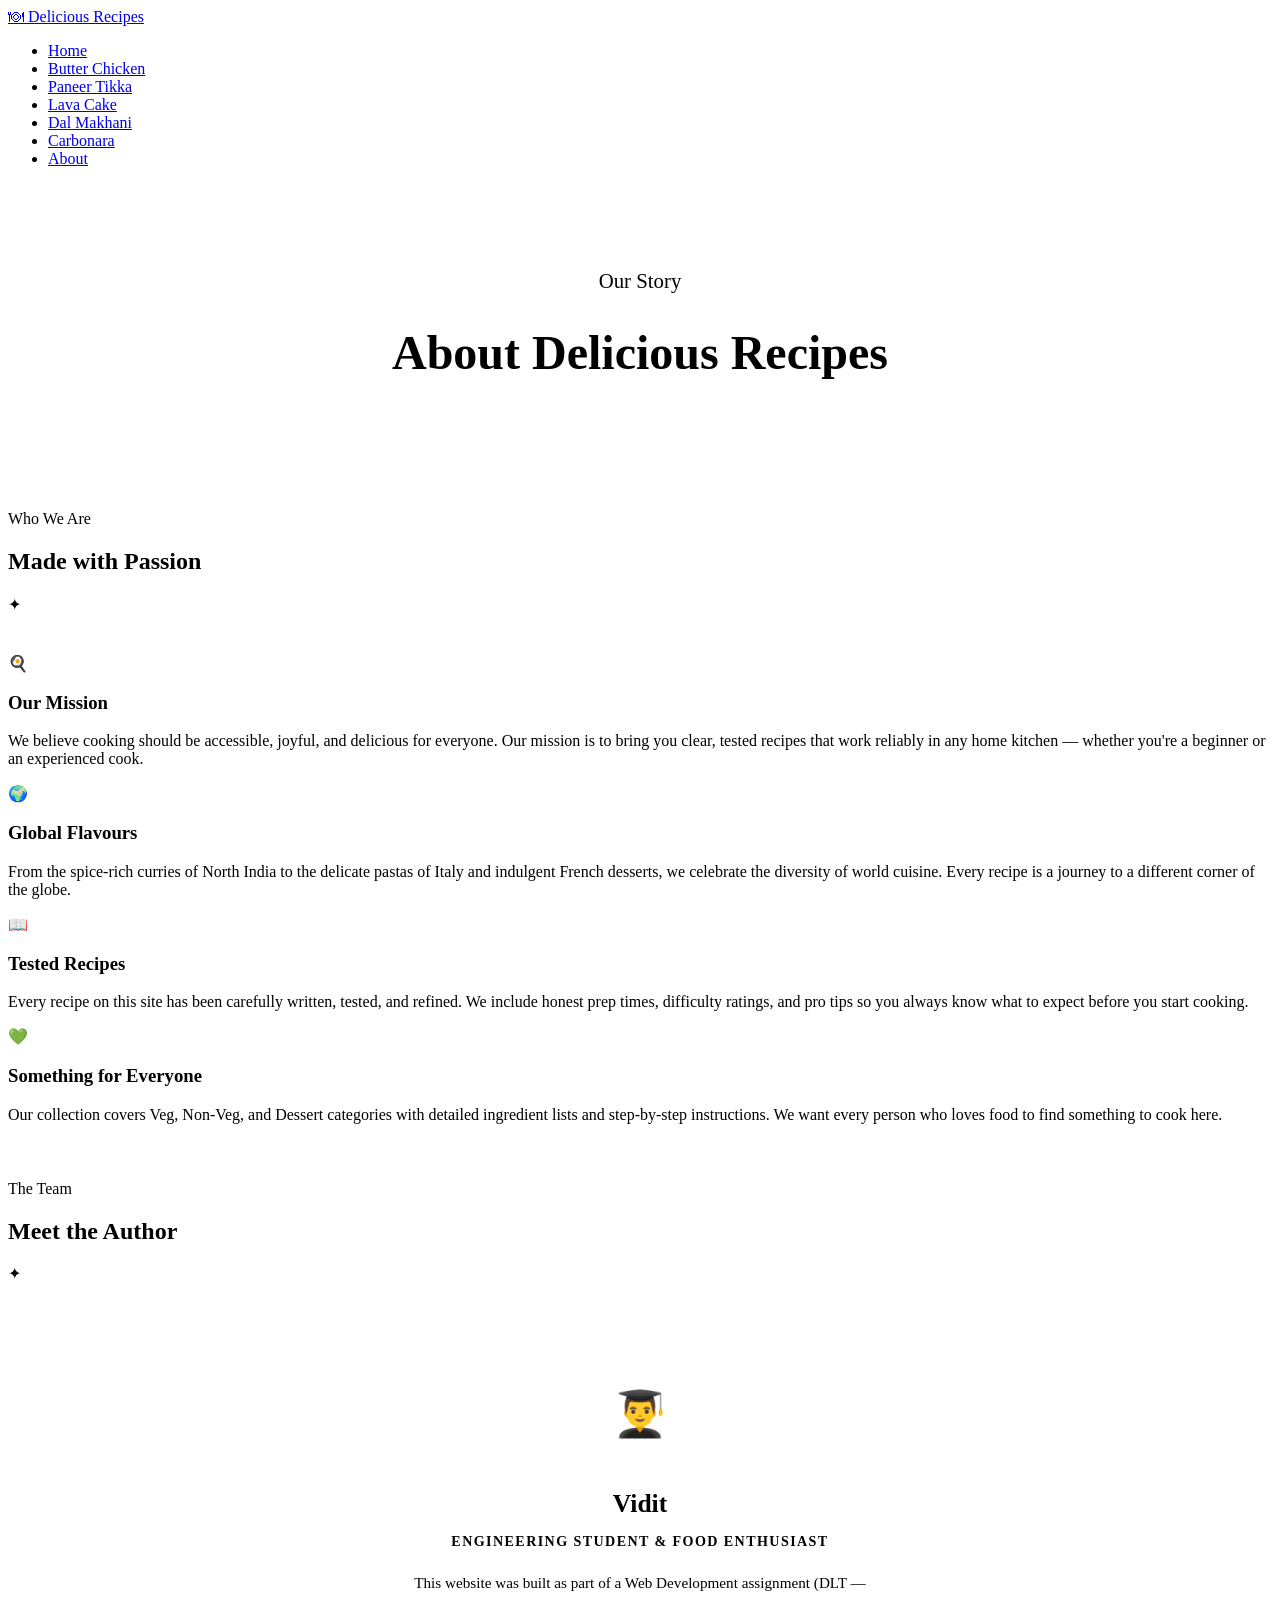
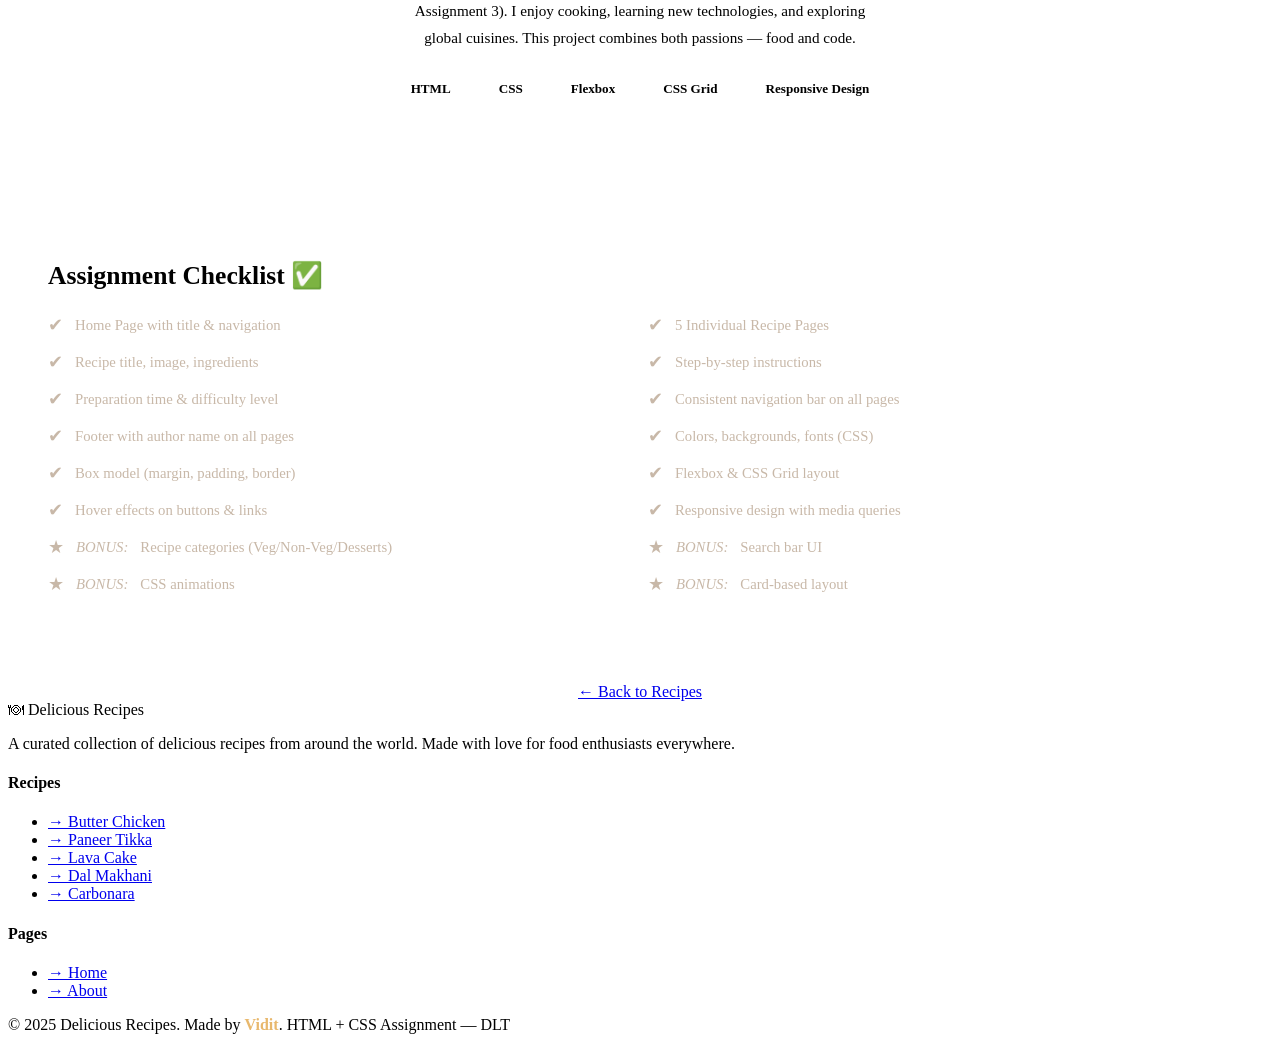
==== about.html @ 8d049ab3 "Add files via upload" ====
<!DOCTYPE html>
<html lang="en">
<head>
  <meta charset="UTF-8" />
  <meta name="viewport" content="width=device-width, initial-scale=1.0" />
  <title>About — Delicious Recipes</title>
  <link rel="stylesheet" href="css/styles.css" />
</head>
<body>

  <!-- NAVIGATION -->
  <nav class="site-nav" aria-label="Main Navigation">
    <div class="nav-inner">
      <a href="index.html" class="nav-logo">🍽 Delicious Recipes</a>
      <ul class="nav-links">
        <li><a href="index.html">Home</a></li>
        <li><a href="recipe1.html">Butter Chicken</a></li>
        <li><a href="recipe2.html">Paneer Tikka</a></li>
        <li><a href="recipe3.html">Lava Cake</a></li>
        <li><a href="recipe4.html">Dal Makhani</a></li>
        <li><a href="recipe5.html">Carbonara</a></li>
        <li><a href="about.html" class="active">About</a></li>
      </ul>
    </div>
  </nav>

  <!-- HERO (simple banner) -->
  <header style="background:linear-gradient(135deg,var(--color-dark) 0%,var(--color-dark-mid) 100%);padding:4rem 2rem 5rem;text-align:center;position:relative;overflow:hidden;">
    <p style="font-family:var(--font-script);font-size:1.3rem;color:var(--color-accent);margin-bottom:0.4rem;">Our Story</p>
    <h1 style="font-family:var(--font-display);font-size:clamp(2rem,5vw,3rem);font-weight:900;color:var(--color-white);">About Delicious Recipes</h1>
    <p style="color:rgba(255,255,255,0.78);max-width:480px;margin:1rem auto 0;font-size:1rem;">A passion project built with flavour, care, and a love for great food.</p>
    <div style="position:absolute;bottom:-2px;left:0;right:0;height:50px;background:var(--color-light);clip-path:ellipse(55% 100% at 50% 100%);"></div>
  </header>

  <!-- MAIN -->
  <main>

    <!-- About Cards -->
    <section aria-labelledby="about-heading">
      <div class="section-header" style="margin-bottom:2.5rem;">
        <span class="section-eyebrow">Who We Are</span>
        <h2 class="section-title" id="about-heading">Made with Passion</h2>
        <div class="section-divider"><span>✦</span></div>
      </div>

      <div class="about-grid">
        <div class="about-card animate-fade-in-up delay-1">
          <span class="about-icon">🍳</span>
          <h3>Our Mission</h3>
          <p>We believe cooking should be accessible, joyful, and delicious for everyone. Our mission is to bring you clear, tested recipes that work reliably in any home kitchen — whether you're a beginner or an experienced cook.</p>
        </div>
        <div class="about-card animate-fade-in-up delay-2">
          <span class="about-icon">🌍</span>
          <h3>Global Flavours</h3>
          <p>From the spice-rich curries of North India to the delicate pastas of Italy and indulgent French desserts, we celebrate the diversity of world cuisine. Every recipe is a journey to a different corner of the globe.</p>
        </div>
        <div class="about-card animate-fade-in-up delay-3">
          <span class="about-icon">📖</span>
          <h3>Tested Recipes</h3>
          <p>Every recipe on this site has been carefully written, tested, and refined. We include honest prep times, difficulty ratings, and pro tips so you always know what to expect before you start cooking.</p>
        </div>
        <div class="about-card animate-fade-in-up delay-4">
          <span class="about-icon">💚</span>
          <h3>Something for Everyone</h3>
          <p>Our collection covers Veg, Non-Veg, and Dessert categories with detailed ingredient lists and step-by-step instructions. We want every person who loves food to find something to cook here.</p>
        </div>
      </div>
    </section>

    <!-- Meet the Author -->
    <section style="margin-top:3.5rem;" aria-labelledby="author-heading">
      <div class="section-header" style="margin-bottom:2.5rem;">
        <span class="section-eyebrow">The Team</span>
        <h2 class="section-title" id="author-heading">Meet the Author</h2>
        <div class="section-divider"><span>✦</span></div>
      </div>

      <div style="max-width:680px;margin:0 auto;background:var(--color-white);border-radius:var(--radius);padding:2.5rem;box-shadow:var(--shadow-md);border:1px solid var(--color-border);text-align:center;">
        <div style="width:100px;height:100px;border-radius:50%;background:linear-gradient(135deg,var(--color-primary),var(--color-accent));margin:0 auto 1.5rem;display:flex;align-items:center;justify-content:center;font-size:2.8rem;box-shadow:var(--shadow-md);">
          👨‍🎓
        </div>
        <h3 style="font-family:var(--font-display);font-size:1.6rem;font-weight:700;color:var(--color-dark);margin-bottom:0.3rem;">Vidit</h3>
        <p style="color:var(--color-primary);font-weight:700;font-size:0.88rem;text-transform:uppercase;letter-spacing:0.1em;margin-bottom:1.2rem;">Engineering Student &amp; Food Enthusiast</p>
        <p style="color:var(--color-muted);font-size:0.95rem;line-height:1.8;max-width:480px;margin:0 auto;">
          This website was built as part of a Web Development assignment (DLT — Assignment 3). I enjoy cooking, learning new technologies, and exploring global cuisines. This project combines both passions — food and code.
        </p>
        <div style="margin-top:1.5rem;display:flex;justify-content:center;gap:1rem;flex-wrap:wrap;">
          <span style="background:var(--color-light);border:1px solid var(--color-border);border-radius:50px;padding:0.35rem 1rem;font-size:0.82rem;font-weight:700;color:var(--color-dark-mid);">HTML</span>
          <span style="background:var(--color-light);border:1px solid var(--color-border);border-radius:50px;padding:0.35rem 1rem;font-size:0.82rem;font-weight:700;color:var(--color-dark-mid);">CSS</span>
          <span style="background:var(--color-light);border:1px solid var(--color-border);border-radius:50px;padding:0.35rem 1rem;font-size:0.82rem;font-weight:700;color:var(--color-dark-mid);">Flexbox</span>
          <span style="background:var(--color-light);border:1px solid var(--color-border);border-radius:50px;padding:0.35rem 1rem;font-size:0.82rem;font-weight:700;color:var(--color-dark-mid);">CSS Grid</span>
          <span style="background:var(--color-light);border:1px solid var(--color-border);border-radius:50px;padding:0.35rem 1rem;font-size:0.82rem;font-weight:700;color:var(--color-dark-mid);">Responsive Design</span>
        </div>
      </div>
    </section>

    <!-- Assignment Info -->
    <section style="margin-top:3.5rem;background:var(--color-dark);border-radius:var(--radius);padding:2.5rem;color:var(--color-white);" aria-labelledby="assignment-heading">
      <h2 id="assignment-heading" style="font-family:var(--font-display);font-size:1.6rem;font-weight:700;color:var(--color-accent);margin-bottom:1.5rem;">Assignment Checklist ✅</h2>
      <div style="display:grid;grid-template-columns:1fr 1fr;gap:1rem;">
        <div style="display:flex;align-items:center;gap:0.75rem;color:#C8B8A8;font-size:0.92rem;"><span style="color:var(--color-veg);font-size:1.1rem;">✔</span> Home Page with title &amp; navigation</div>
        <div style="display:flex;align-items:center;gap:0.75rem;color:#C8B8A8;font-size:0.92rem;"><span style="color:var(--color-veg);font-size:1.1rem;">✔</span> 5 Individual Recipe Pages</div>
        <div style="display:flex;align-items:center;gap:0.75rem;color:#C8B8A8;font-size:0.92rem;"><span style="color:var(--color-veg);font-size:1.1rem;">✔</span> Recipe title, image, ingredients</div>
        <div style="display:flex;align-items:center;gap:0.75rem;color:#C8B8A8;font-size:0.92rem;"><span style="color:var(--color-veg);font-size:1.1rem;">✔</span> Step-by-step instructions</div>
        <div style="display:flex;align-items:center;gap:0.75rem;color:#C8B8A8;font-size:0.92rem;"><span style="color:var(--color-veg);font-size:1.1rem;">✔</span> Preparation time &amp; difficulty level</div>
        <div style="display:flex;align-items:center;gap:0.75rem;color:#C8B8A8;font-size:0.92rem;"><span style="color:var(--color-veg);font-size:1.1rem;">✔</span> Consistent navigation bar on all pages</div>
        <div style="display:flex;align-items:center;gap:0.75rem;color:#C8B8A8;font-size:0.92rem;"><span style="color:var(--color-veg);font-size:1.1rem;">✔</span> Footer with author name on all pages</div>
        <div style="display:flex;align-items:center;gap:0.75rem;color:#C8B8A8;font-size:0.92rem;"><span style="color:var(--color-veg);font-size:1.1rem;">✔</span> Colors, backgrounds, fonts (CSS)</div>
        <div style="display:flex;align-items:center;gap:0.75rem;color:#C8B8A8;font-size:0.92rem;"><span style="color:var(--color-veg);font-size:1.1rem;">✔</span> Box model (margin, padding, border)</div>
        <div style="display:flex;align-items:center;gap:0.75rem;color:#C8B8A8;font-size:0.92rem;"><span style="color:var(--color-veg);font-size:1.1rem;">✔</span> Flexbox &amp; CSS Grid layout</div>
        <div style="display:flex;align-items:center;gap:0.75rem;color:#C8B8A8;font-size:0.92rem;"><span style="color:var(--color-veg);font-size:1.1rem;">✔</span> Hover effects on buttons &amp; links</div>
        <div style="display:flex;align-items:center;gap:0.75rem;color:#C8B8A8;font-size:0.92rem;"><span style="color:var(--color-veg);font-size:1.1rem;">✔</span> Responsive design with media queries</div>
        <div style="display:flex;align-items:center;gap:0.75rem;color:#C8B8A8;font-size:0.92rem;"><span style="color:var(--color-accent);font-size:1.1rem;">★</span> <em>BONUS:</em> Recipe categories (Veg/Non-Veg/Desserts)</div>
        <div style="display:flex;align-items:center;gap:0.75rem;color:#C8B8A8;font-size:0.92rem;"><span style="color:var(--color-accent);font-size:1.1rem;">★</span> <em>BONUS:</em> Search bar UI</div>
        <div style="display:flex;align-items:center;gap:0.75rem;color:#C8B8A8;font-size:0.92rem;"><span style="color:var(--color-accent);font-size:1.1rem;">★</span> <em>BONUS:</em> CSS animations</div>
        <div style="display:flex;align-items:center;gap:0.75rem;color:#C8B8A8;font-size:0.92rem;"><span style="color:var(--color-accent);font-size:1.1rem;">★</span> <em>BONUS:</em> Card-based layout</div>
      </div>
    </section>

    <div style="text-align:center;margin-top:3rem;">
      <a href="index.html" class="hero-cta" style="display:inline-block;">← Back to Recipes</a>
    </div>

  </main>

  <!-- FOOTER -->
  <footer class="site-footer" role="contentinfo">
    <div class="footer-inner">
      <div class="footer-brand">
        <span class="footer-brand-name">🍽 Delicious Recipes</span>
        <p>A curated collection of delicious recipes from around the world. Made with love for food enthusiasts everywhere.</p>
      </div>
      <div class="footer-col">
        <h4>Recipes</h4>
        <ul>
          <li><a href="recipe1.html">→ Butter Chicken</a></li>
          <li><a href="recipe2.html">→ Paneer Tikka</a></li>
          <li><a href="recipe3.html">→ Lava Cake</a></li>
          <li><a href="recipe4.html">→ Dal Makhani</a></li>
          <li><a href="recipe5.html">→ Carbonara</a></li>
        </ul>
      </div>
      <div class="footer-col">
        <h4>Pages</h4>
        <ul>
          <li><a href="index.html">→ Home</a></li>
          <li><a href="about.html">→ About</a></li>
        </ul>
      </div>
    </div>
    <div class="footer-bottom">
      <span>© 2025 Delicious Recipes. Made by <strong style="color:#E8B86D">Vidit</strong>.</span>
      <span>HTML + CSS Assignment — DLT</span>
    </div>
  </footer>

</body>
</html>
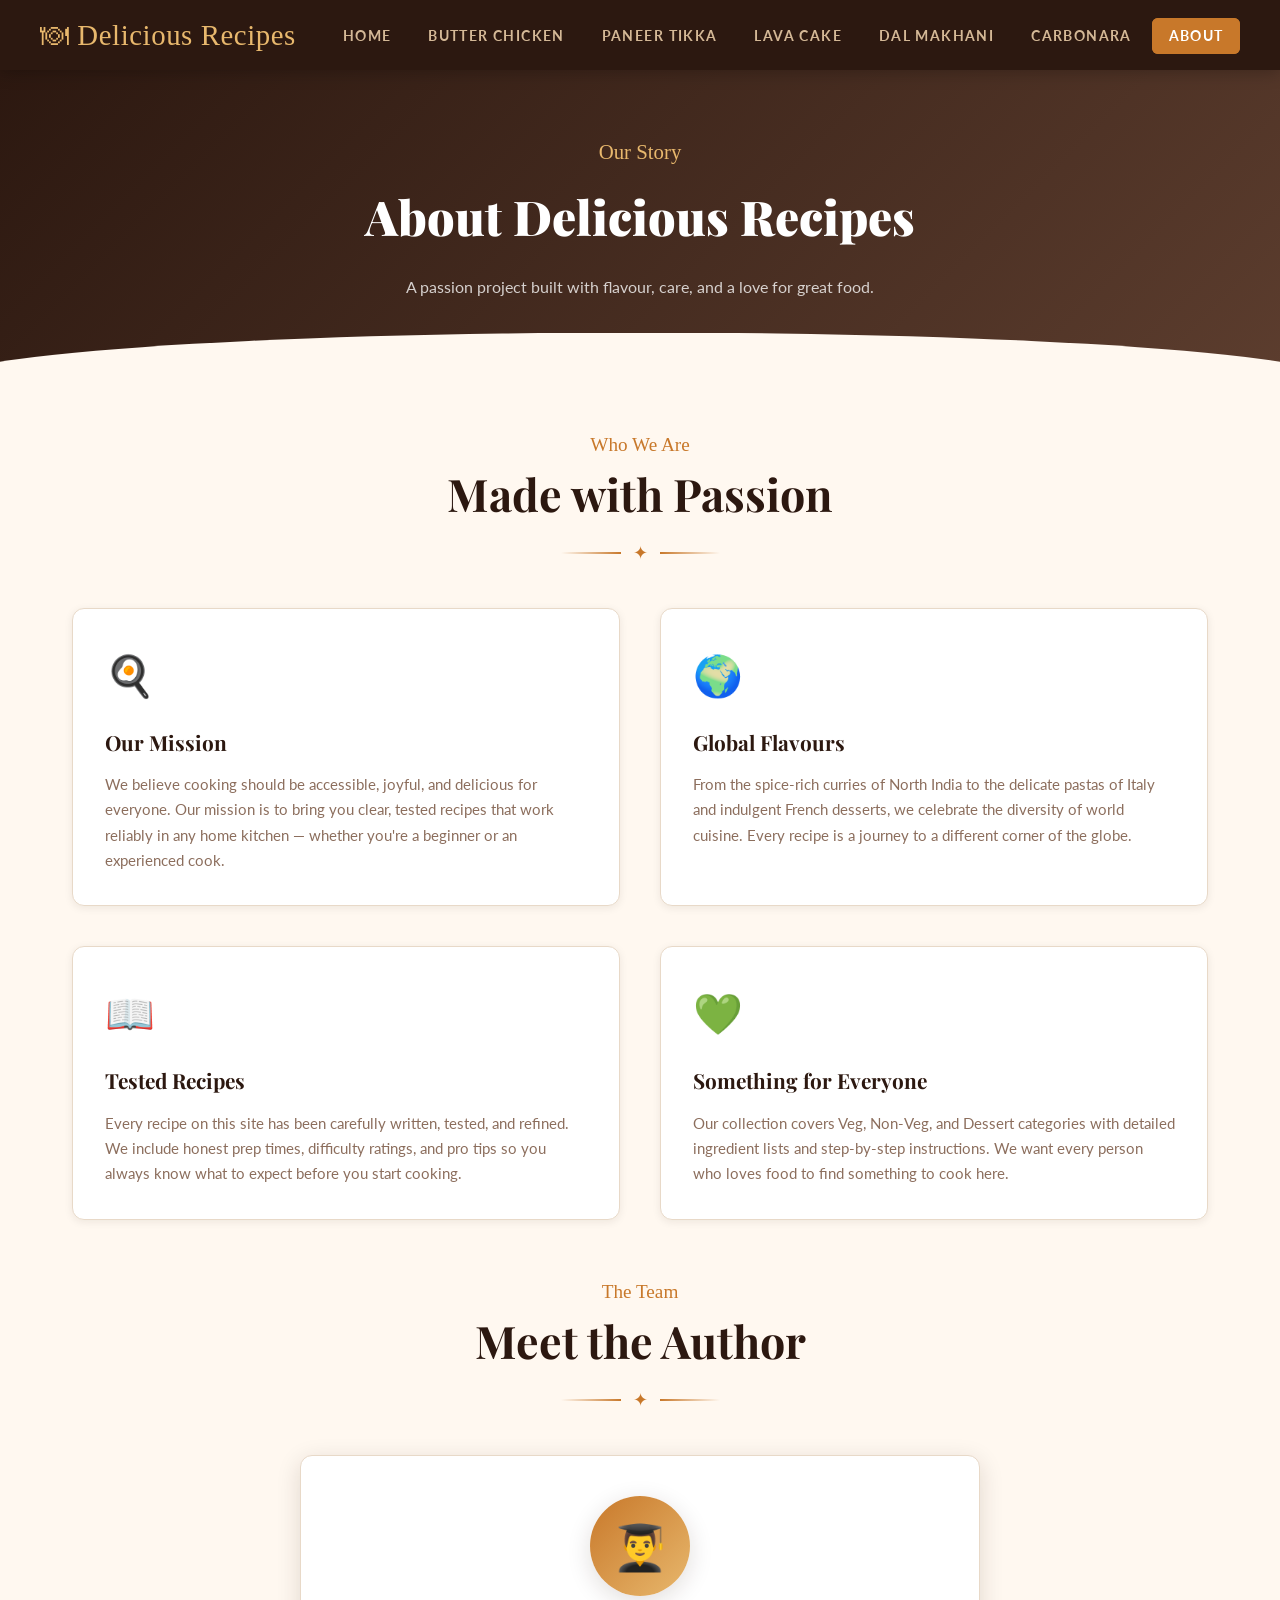
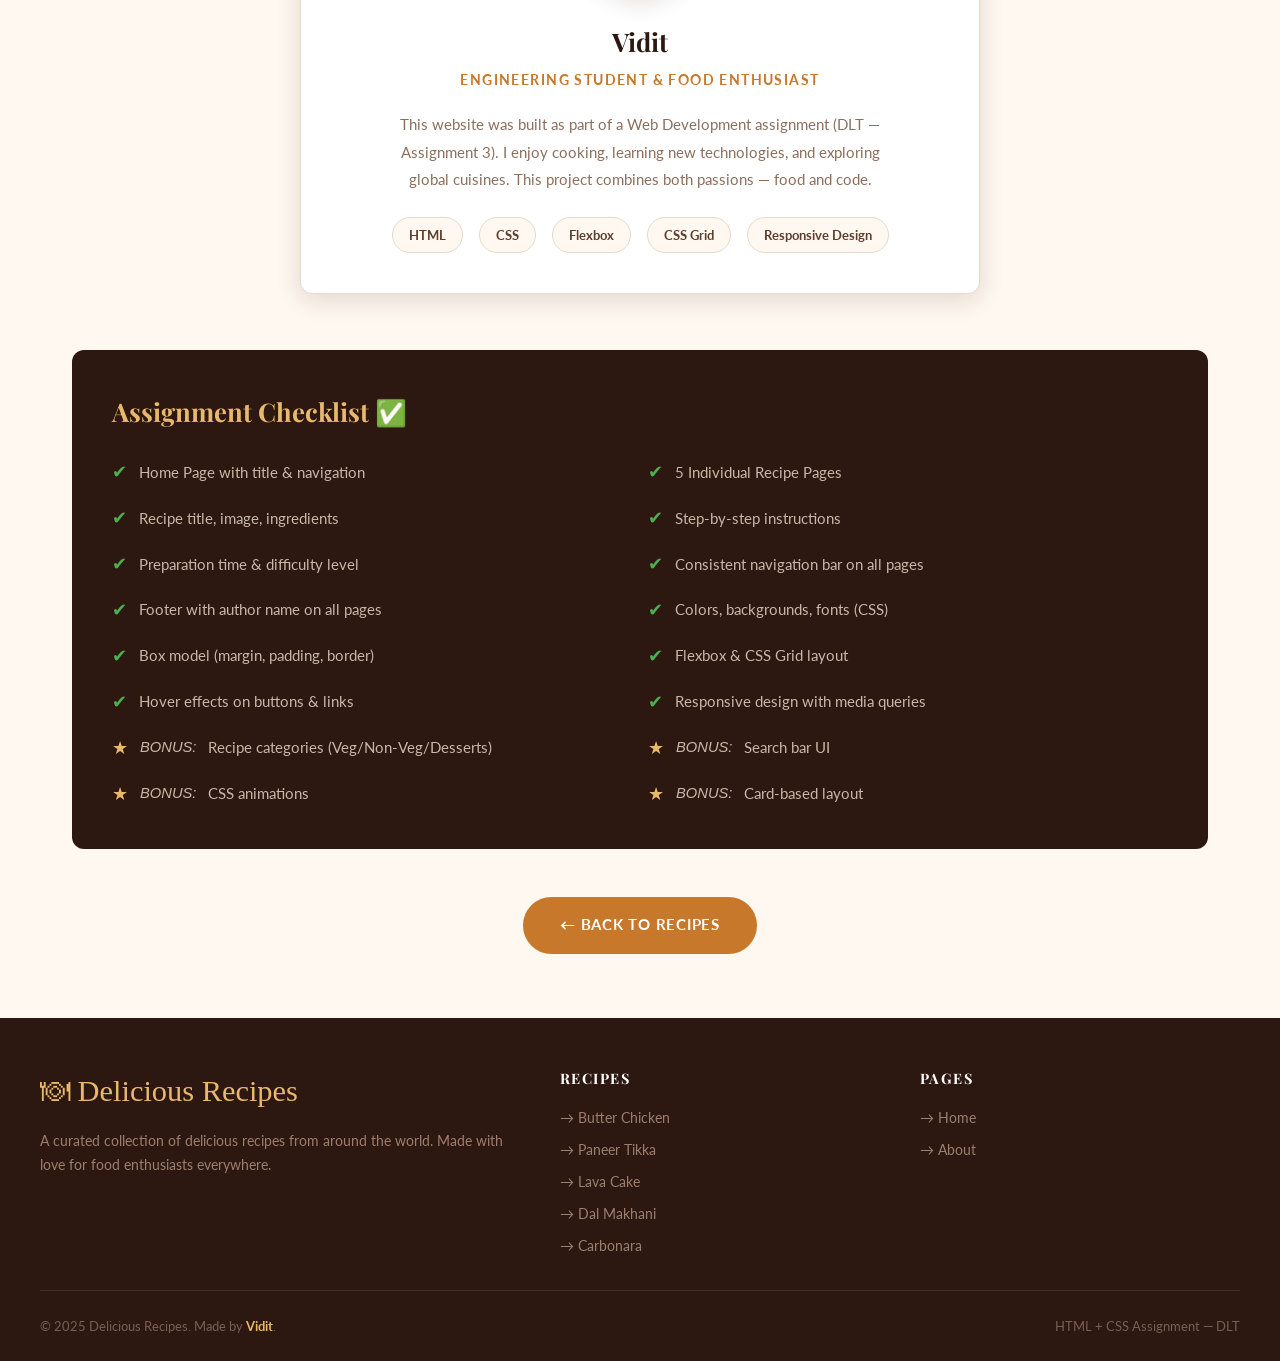
==== commit 64efdcf0: "Updated about.html css/styles.css now changed to styles.css" ====
--- a/about.html
+++ b/about.html
@@ -4,7 +4,7 @@
   <meta charset="UTF-8" />
   <meta name="viewport" content="width=device-width, initial-scale=1.0" />
   <title>About — Delicious Recipes</title>
-  <link rel="stylesheet" href="css/styles.css" />
+  <link rel="stylesheet" href="styles.css" />
 </head>
 <body>
 
--- a/styles.css
+++ b/styles.css
@@ -0,0 +1,1182 @@
+/* =============================================
+   COOKING RECIPES WEBSITE — styles.css
+   Author: Vidit
+   ============================================= */
+
+/* --- Google Fonts Import --- */
+@import url('https://fonts.googleapis.com/css2?family=Playfair+Display:ital,wght@0,400;0,700;0,900;1,400&family=Lato:wght@300;400;700&family=Dancing+Script:wght@700&display=swap');
+
+/* --- CSS Custom Properties --- */
+:root {
+  --color-primary:    #C8782A;
+  --color-primary-dk: #A05C1A;
+  --color-accent:     #E8B86D;
+  --color-dark:       #2C1810;
+  --color-dark-mid:   #5C3D2E;
+  --color-light:      #FFF8F0;
+  --color-white:      #FFFFFF;
+  --color-text:       #3D2B1F;
+  --color-muted:      #8C6E5D;
+  --color-bg-card:    #FFFDF9;
+  --color-border:     #E8D9C8;
+  --color-veg:        #4CAF50;
+  --color-nonveg:     #E53935;
+  --color-dessert:    #9C27B0;
+
+  --font-display: 'Playfair Display', Georgia, serif;
+  --font-script:  'Dancing Script', cursive;
+  --font-body:    'Lato', sans-serif;
+
+  --shadow-sm:  0 2px 8px rgba(44,24,16,0.08);
+  --shadow-md:  0 6px 24px rgba(44,24,16,0.14);
+  --shadow-lg:  0 16px 48px rgba(44,24,16,0.18);
+  --radius:     12px;
+  --transition: all 0.3s ease;
+}
+
+/* --- Reset & Base --- */
+*, *::before, *::after { box-sizing: border-box; margin: 0; padding: 0; }
+
+html { scroll-behavior: smooth; }
+
+body {
+  font-family: var(--font-body);
+  background-color: var(--color-light);
+  color: var(--color-text);
+  font-size: 16px;
+  line-height: 1.7;
+  min-height: 100vh;
+  display: flex;
+  flex-direction: column;
+}
+
+img { max-width: 100%; display: block; }
+
+a { text-decoration: none; color: inherit; }
+
+ul { list-style: none; }
+
+/* --- Animations --- */
+@keyframes fadeInUp {
+  from { opacity: 0; transform: translateY(30px); }
+  to   { opacity: 1; transform: translateY(0); }
+}
+
+@keyframes fadeIn {
+  from { opacity: 0; }
+  to   { opacity: 1; }
+}
+
+@keyframes shimmer {
+  0%   { background-position: -200% center; }
+  100% { background-position:  200% center; }
+}
+
+@keyframes float {
+  0%, 100% { transform: translateY(0px); }
+  50%       { transform: translateY(-8px); }
+}
+
+@keyframes pulse-ring {
+  0%   { transform: scale(0.95); box-shadow: 0 0 0 0 rgba(200,120,42,0.5); }
+  70%  { transform: scale(1);    box-shadow: 0 0 0 12px rgba(200,120,42,0); }
+  100% { transform: scale(0.95); box-shadow: 0 0 0 0 rgba(200,120,42,0); }
+}
+
+.animate-fade-in-up {
+  animation: fadeInUp 0.7s ease both;
+}
+
+.delay-1 { animation-delay: 0.1s; }
+.delay-2 { animation-delay: 0.2s; }
+.delay-3 { animation-delay: 0.3s; }
+.delay-4 { animation-delay: 0.4s; }
+
+/* =============================================
+   NAVIGATION
+   ============================================= */
+.site-nav {
+  background: var(--color-dark);
+  padding: 0 2rem;
+  position: sticky;
+  top: 0;
+  z-index: 100;
+  box-shadow: 0 2px 16px rgba(0,0,0,0.25);
+}
+
+.nav-inner {
+  max-width: 1200px;
+  margin: 0 auto;
+  display: flex;
+  align-items: center;
+  justify-content: space-between;
+  height: 70px;
+  flex-wrap: wrap;
+  gap: 0.5rem;
+}
+
+.nav-logo {
+  font-family: var(--font-script);
+  font-size: 1.8rem;
+  color: var(--color-accent);
+  letter-spacing: 0.02em;
+  white-space: nowrap;
+  transition: var(--transition);
+}
+
+.nav-logo:hover {
+  color: var(--color-white);
+}
+
+.nav-links {
+  display: flex;
+  align-items: center;
+  gap: 0.25rem;
+  flex-wrap: wrap;
+}
+
+.nav-links a {
+  color: #D4B896;
+  font-size: 0.88rem;
+  font-weight: 700;
+  letter-spacing: 0.1em;
+  text-transform: uppercase;
+  padding: 0.45rem 0.9rem;
+  border-radius: 6px;
+  transition: var(--transition);
+  border: 2px solid transparent;
+}
+
+.nav-links a:hover,
+.nav-links a.active {
+  color: var(--color-white);
+  background: var(--color-primary);
+  border-color: var(--color-primary);
+}
+
+/* =============================================
+   HERO / BANNER
+   ============================================= */
+.hero {
+  background:
+    linear-gradient(135deg, rgba(44,24,16,0.82) 0%, rgba(200,120,42,0.55) 100%),
+    url('https://images.unsplash.com/photo-1504674900247-0877df9cc836?w=1400&q=80') center/cover no-repeat;
+  color: var(--color-white);
+  padding: 7rem 2rem 6rem;
+  text-align: center;
+  position: relative;
+  overflow: hidden;
+}
+
+.hero::after {
+  content: '';
+  position: absolute;
+  bottom: -2px; left: 0; right: 0;
+  height: 60px;
+  background: var(--color-light);
+  clip-path: ellipse(55% 100% at 50% 100%);
+}
+
+.hero-eyebrow {
+  font-family: var(--font-script);
+  font-size: 1.4rem;
+  color: var(--color-accent);
+  margin-bottom: 0.5rem;
+  animation: fadeInUp 0.6s ease both;
+}
+
+.hero h1 {
+  font-family: var(--font-display);
+  font-size: clamp(2.4rem, 6vw, 4.5rem);
+  font-weight: 900;
+  line-height: 1.15;
+  margin-bottom: 1.2rem;
+  animation: fadeInUp 0.7s ease 0.1s both;
+}
+
+.hero h1 em {
+  font-style: italic;
+  color: var(--color-accent);
+}
+
+.hero-sub {
+  font-size: 1.1rem;
+  color: rgba(255,255,255,0.88);
+  max-width: 520px;
+  margin: 0 auto 2.2rem;
+  animation: fadeInUp 0.7s ease 0.2s both;
+}
+
+.hero-cta {
+  display: inline-block;
+  background: var(--color-primary);
+  color: var(--color-white);
+  padding: 0.85rem 2.2rem;
+  border-radius: 50px;
+  font-weight: 700;
+  font-size: 0.95rem;
+  letter-spacing: 0.05em;
+  text-transform: uppercase;
+  border: 2px solid var(--color-primary);
+  transition: var(--transition);
+  animation: fadeInUp 0.7s ease 0.3s both;
+}
+
+.hero-cta:hover {
+  background: transparent;
+  color: var(--color-white);
+  border-color: var(--color-white);
+  transform: translateY(-2px);
+  box-shadow: 0 8px 24px rgba(0,0,0,0.3);
+}
+
+/* =============================================
+   MAIN CONTENT WRAPPER
+   ============================================= */
+main {
+  flex: 1;
+  max-width: 1200px;
+  margin: 0 auto;
+  width: 100%;
+  padding: 3rem 2rem 4rem;
+}
+
+/* =============================================
+   SECTION TITLES
+   ============================================= */
+.section-header {
+  text-align: center;
+  margin-bottom: 3rem;
+}
+
+.section-eyebrow {
+  font-family: var(--font-script);
+  font-size: 1.2rem;
+  color: var(--color-primary);
+  display: block;
+  margin-bottom: 0.3rem;
+}
+
+.section-title {
+  font-family: var(--font-display);
+  font-size: clamp(1.8rem, 4vw, 2.8rem);
+  font-weight: 700;
+  color: var(--color-dark);
+  line-height: 1.25;
+}
+
+.section-divider {
+  display: flex;
+  align-items: center;
+  justify-content: center;
+  gap: 0.75rem;
+  margin: 1rem auto 0;
+  width: fit-content;
+}
+
+.section-divider::before,
+.section-divider::after {
+  content: '';
+  width: 60px;
+  height: 2px;
+  background: linear-gradient(to right, transparent, var(--color-primary));
+}
+
+.section-divider::after {
+  background: linear-gradient(to left, transparent, var(--color-primary));
+}
+
+.section-divider span {
+  color: var(--color-primary);
+  font-size: 1.1rem;
+}
+
+/* =============================================
+   SEARCH BAR (UI Only)
+   ============================================= */
+.search-section {
+  background: var(--color-white);
+  border: 1px solid var(--color-border);
+  border-radius: var(--radius);
+  padding: 1.5rem 2rem;
+  margin-bottom: 2.5rem;
+  box-shadow: var(--shadow-sm);
+  display: flex;
+  align-items: center;
+  gap: 1rem;
+  flex-wrap: wrap;
+}
+
+.search-label {
+  font-family: var(--font-display);
+  font-size: 1rem;
+  font-weight: 700;
+  color: var(--color-dark);
+  white-space: nowrap;
+}
+
+.search-input-wrap {
+  flex: 1;
+  min-width: 200px;
+  position: relative;
+}
+
+.search-input-wrap input {
+  width: 100%;
+  padding: 0.65rem 1rem 0.65rem 2.8rem;
+  border: 2px solid var(--color-border);
+  border-radius: 50px;
+  font-family: var(--font-body);
+  font-size: 0.95rem;
+  color: var(--color-text);
+  background: var(--color-light);
+  outline: none;
+  transition: var(--transition);
+}
+
+.search-input-wrap input:focus {
+  border-color: var(--color-primary);
+  background: var(--color-white);
+}
+
+.search-input-wrap::before {
+  content: '🔍';
+  position: absolute;
+  left: 0.9rem;
+  top: 50%;
+  transform: translateY(-50%);
+  font-size: 0.9rem;
+  pointer-events: none;
+}
+
+.search-btn {
+  background: var(--color-primary);
+  color: var(--color-white);
+  border: none;
+  padding: 0.65rem 1.5rem;
+  border-radius: 50px;
+  font-family: var(--font-body);
+  font-weight: 700;
+  font-size: 0.88rem;
+  letter-spacing: 0.05em;
+  text-transform: uppercase;
+  cursor: pointer;
+  transition: var(--transition);
+  white-space: nowrap;
+}
+
+.search-btn:hover {
+  background: var(--color-primary-dk);
+  transform: translateY(-1px);
+  box-shadow: 0 4px 12px rgba(200,120,42,0.35);
+}
+
+/* =============================================
+   CATEGORY FILTERS (Bonus - UI Only)
+   ============================================= */
+.category-filters {
+  display: flex;
+  gap: 0.75rem;
+  flex-wrap: wrap;
+  margin-bottom: 2.5rem;
+  align-items: center;
+}
+
+.category-label {
+  font-weight: 700;
+  font-size: 0.85rem;
+  letter-spacing: 0.08em;
+  text-transform: uppercase;
+  color: var(--color-muted);
+  margin-right: 0.5rem;
+}
+
+.cat-btn {
+  padding: 0.45rem 1.2rem;
+  border-radius: 50px;
+  border: 2px solid var(--color-border);
+  background: var(--color-white);
+  font-family: var(--font-body);
+  font-size: 0.85rem;
+  font-weight: 700;
+  cursor: pointer;
+  transition: var(--transition);
+  color: var(--color-dark-mid);
+  letter-spacing: 0.03em;
+}
+
+.cat-btn:hover, .cat-btn.active {
+  border-color: var(--color-primary);
+  background: var(--color-primary);
+  color: var(--color-white);
+  box-shadow: 0 3px 10px rgba(200,120,42,0.3);
+}
+
+.cat-btn.veg:hover, .cat-btn.veg.active      { border-color: var(--color-veg);     background: var(--color-veg);     }
+.cat-btn.nonveg:hover, .cat-btn.nonveg.active { border-color: var(--color-nonveg); background: var(--color-nonveg); }
+.cat-btn.dessert:hover, .cat-btn.dessert.active { border-color: var(--color-dessert); background: var(--color-dessert); }
+
+/* =============================================
+   RECIPE CARDS GRID
+   ============================================= */
+.recipes-grid {
+  display: grid;
+  grid-template-columns: repeat(auto-fill, minmax(290px, 1fr));
+  gap: 2rem;
+}
+
+.recipe-card {
+  background: var(--color-bg-card);
+  border-radius: var(--radius);
+  overflow: hidden;
+  box-shadow: var(--shadow-sm);
+  border: 1px solid var(--color-border);
+  transition: var(--transition);
+  display: flex;
+  flex-direction: column;
+  animation: fadeInUp 0.6s ease both;
+}
+
+.recipe-card:hover {
+  transform: translateY(-6px);
+  box-shadow: var(--shadow-lg);
+  border-color: var(--color-accent);
+}
+
+.card-img-wrap {
+  position: relative;
+  overflow: hidden;
+  height: 210px;
+}
+
+.card-img-wrap img {
+  width: 100%;
+  height: 100%;
+  object-fit: cover;
+  transition: transform 0.5s ease;
+}
+
+.recipe-card:hover .card-img-wrap img {
+  transform: scale(1.08);
+}
+
+.card-badge {
+  position: absolute;
+  top: 12px; left: 12px;
+  padding: 0.3rem 0.85rem;
+  border-radius: 50px;
+  font-size: 0.72rem;
+  font-weight: 700;
+  letter-spacing: 0.08em;
+  text-transform: uppercase;
+  color: var(--color-white);
+}
+
+.badge-veg     { background: var(--color-veg); }
+.badge-nonveg  { background: var(--color-nonveg); }
+.badge-dessert { background: var(--color-dessert); }
+
+.card-time-tag {
+  position: absolute;
+  bottom: 10px; right: 12px;
+  background: rgba(44,24,16,0.78);
+  color: var(--color-accent);
+  font-size: 0.78rem;
+  font-weight: 700;
+  padding: 0.25rem 0.7rem;
+  border-radius: 50px;
+  backdrop-filter: blur(4px);
+}
+
+.card-body {
+  padding: 1.4rem 1.5rem 1.8rem;
+  flex: 1;
+  display: flex;
+  flex-direction: column;
+}
+
+.card-difficulty {
+  font-size: 0.75rem;
+  font-weight: 700;
+  letter-spacing: 0.1em;
+  text-transform: uppercase;
+  color: var(--color-primary);
+  margin-bottom: 0.4rem;
+}
+
+.card-title {
+  font-family: var(--font-display);
+  font-size: 1.3rem;
+  font-weight: 700;
+  color: var(--color-dark);
+  margin-bottom: 0.65rem;
+  line-height: 1.3;
+}
+
+.card-desc {
+  font-size: 0.9rem;
+  color: var(--color-muted);
+  line-height: 1.6;
+  flex: 1;
+  margin-bottom: 1.2rem;
+}
+
+.card-link {
+  display: inline-flex;
+  align-items: center;
+  gap: 0.4rem;
+  color: var(--color-primary);
+  font-weight: 700;
+  font-size: 0.88rem;
+  letter-spacing: 0.05em;
+  text-transform: uppercase;
+  transition: var(--transition);
+  margin-top: auto;
+  border-bottom: 2px solid transparent;
+  width: fit-content;
+  padding-bottom: 2px;
+}
+
+.card-link:hover {
+  color: var(--color-primary-dk);
+  border-bottom-color: var(--color-primary-dk);
+  gap: 0.65rem;
+}
+
+/* =============================================
+   INTRO SECTION (Homepage)
+   ============================================= */
+.intro-section {
+  display: grid;
+  grid-template-columns: 1fr 1fr;
+  gap: 3rem;
+  align-items: center;
+  background: var(--color-white);
+  border-radius: var(--radius);
+  padding: 3rem;
+  margin-bottom: 4rem;
+  box-shadow: var(--shadow-sm);
+  border: 1px solid var(--color-border);
+}
+
+.intro-text h2 {
+  font-family: var(--font-display);
+  font-size: 2rem;
+  font-weight: 700;
+  color: var(--color-dark);
+  margin-bottom: 1rem;
+  line-height: 1.3;
+}
+
+.intro-text h2 em {
+  font-style: italic;
+  color: var(--color-primary);
+}
+
+.intro-text p {
+  color: var(--color-muted);
+  margin-bottom: 1rem;
+  font-size: 0.97rem;
+}
+
+.intro-stats {
+  display: flex;
+  gap: 2rem;
+  margin-top: 1.5rem;
+}
+
+.stat-item {
+  text-align: center;
+}
+
+.stat-number {
+  font-family: var(--font-display);
+  font-size: 2.2rem;
+  font-weight: 900;
+  color: var(--color-primary);
+  line-height: 1;
+}
+
+.stat-label {
+  font-size: 0.78rem;
+  font-weight: 700;
+  text-transform: uppercase;
+  letter-spacing: 0.1em;
+  color: var(--color-muted);
+  margin-top: 0.25rem;
+}
+
+.intro-img-wrap {
+  border-radius: var(--radius);
+  overflow: hidden;
+  height: 340px;
+  position: relative;
+}
+
+.intro-img-wrap img {
+  width: 100%;
+  height: 100%;
+  object-fit: cover;
+  transition: transform 0.5s ease;
+}
+
+.intro-img-wrap:hover img {
+  transform: scale(1.04);
+}
+
+.intro-img-wrap::after {
+  content: '';
+  position: absolute;
+  inset: 0;
+  border-radius: var(--radius);
+  border: 3px solid var(--color-accent);
+  pointer-events: none;
+  opacity: 0.5;
+}
+
+/* =============================================
+   RECIPE PAGE STYLES
+   ============================================= */
+.recipe-page-hero {
+  background:
+    linear-gradient(to bottom, rgba(44,24,16,0.55), rgba(44,24,16,0.85)),
+    var(--hero-img, #C8782A) center/cover no-repeat;
+  color: var(--color-white);
+  padding: 5rem 2rem 4rem;
+  text-align: center;
+  position: relative;
+}
+
+.recipe-page-hero::after {
+  content: '';
+  position: absolute;
+  bottom: -2px; left: 0; right: 0;
+  height: 50px;
+  background: var(--color-light);
+  clip-path: ellipse(55% 100% at 50% 100%);
+}
+
+.recipe-meta-hero {
+  display: flex;
+  justify-content: center;
+  gap: 1.5rem;
+  flex-wrap: wrap;
+  margin-top: 1.5rem;
+}
+
+.meta-chip {
+  background: rgba(255,255,255,0.15);
+  border: 1px solid rgba(255,255,255,0.35);
+  color: var(--color-white);
+  padding: 0.4rem 1.1rem;
+  border-radius: 50px;
+  font-size: 0.85rem;
+  font-weight: 700;
+  letter-spacing: 0.04em;
+  backdrop-filter: blur(6px);
+}
+
+.meta-chip .icon { margin-right: 0.3rem; }
+
+/* Recipe Content */
+.recipe-content {
+  display: grid;
+  grid-template-columns: 1fr 2fr;
+  gap: 2.5rem;
+  align-items: start;
+}
+
+.recipe-aside {
+  display: flex;
+  flex-direction: column;
+  gap: 1.5rem;
+}
+
+.recipe-dish-img {
+  border-radius: var(--radius);
+  overflow: hidden;
+  box-shadow: var(--shadow-md);
+}
+
+.recipe-dish-img img {
+  width: 100%;
+  height: 260px;
+  object-fit: cover;
+}
+
+/* Info Box */
+.info-box {
+  background: var(--color-white);
+  border: 1px solid var(--color-border);
+  border-radius: var(--radius);
+  padding: 1.5rem;
+  box-shadow: var(--shadow-sm);
+}
+
+.info-box-title {
+  font-family: var(--font-display);
+  font-size: 1rem;
+  font-weight: 700;
+  color: var(--color-dark);
+  margin-bottom: 1rem;
+  padding-bottom: 0.5rem;
+  border-bottom: 2px solid var(--color-border);
+  display: flex;
+  align-items: center;
+  gap: 0.5rem;
+}
+
+.info-row {
+  display: flex;
+  justify-content: space-between;
+  align-items: center;
+  padding: 0.5rem 0;
+  border-bottom: 1px dashed var(--color-border);
+  font-size: 0.9rem;
+}
+
+.info-row:last-child { border-bottom: none; }
+
+.info-key {
+  color: var(--color-muted);
+  font-weight: 700;
+  font-size: 0.82rem;
+  text-transform: uppercase;
+  letter-spacing: 0.06em;
+}
+
+.info-val {
+  color: var(--color-dark);
+  font-weight: 700;
+}
+
+/* Ingredients */
+.ingredients-box {
+  background: var(--color-white);
+  border: 1px solid var(--color-border);
+  border-radius: var(--radius);
+  padding: 1.5rem;
+  box-shadow: var(--shadow-sm);
+}
+
+.ingredients-list {
+  display: flex;
+  flex-direction: column;
+  gap: 0.5rem;
+  margin-top: 1rem;
+}
+
+.ingredient-item {
+  display: flex;
+  align-items: flex-start;
+  gap: 0.7rem;
+  font-size: 0.93rem;
+  color: var(--color-text);
+  padding: 0.4rem 0;
+  border-bottom: 1px dashed var(--color-border);
+  transition: var(--transition);
+}
+
+.ingredient-item:last-child { border-bottom: none; }
+
+.ingredient-item:hover {
+  color: var(--color-primary);
+}
+
+.ingredient-item::before {
+  content: '●';
+  color: var(--color-accent);
+  font-size: 0.6rem;
+  margin-top: 0.35rem;
+  flex-shrink: 0;
+}
+
+/* Instructions */
+.instructions-box {
+  background: var(--color-white);
+  border: 1px solid var(--color-border);
+  border-radius: var(--radius);
+  padding: 2rem;
+  box-shadow: var(--shadow-sm);
+}
+
+.steps-list {
+  display: flex;
+  flex-direction: column;
+  gap: 1.5rem;
+  margin-top: 1.2rem;
+}
+
+.step-item {
+  display: flex;
+  gap: 1.2rem;
+  align-items: flex-start;
+  padding: 1.2rem;
+  border-radius: 10px;
+  border: 1px solid var(--color-border);
+  background: var(--color-light);
+  transition: var(--transition);
+}
+
+.step-item:hover {
+  border-color: var(--color-accent);
+  box-shadow: var(--shadow-sm);
+  transform: translateX(4px);
+}
+
+.step-num {
+  width: 38px;
+  height: 38px;
+  border-radius: 50%;
+  background: var(--color-primary);
+  color: var(--color-white);
+  font-family: var(--font-display);
+  font-weight: 900;
+  font-size: 1rem;
+  display: flex;
+  align-items: center;
+  justify-content: center;
+  flex-shrink: 0;
+  box-shadow: 0 3px 8px rgba(200,120,42,0.35);
+}
+
+.step-text {
+  font-size: 0.95rem;
+  color: var(--color-text);
+  line-height: 1.7;
+  padding-top: 0.5rem;
+}
+
+/* Difficulty Badge in Recipe Page */
+.difficulty-badge {
+  display: inline-block;
+  padding: 0.3rem 1rem;
+  border-radius: 50px;
+  font-size: 0.8rem;
+  font-weight: 700;
+  letter-spacing: 0.08em;
+  text-transform: uppercase;
+}
+
+.diff-easy   { background: #E8F5E9; color: #2E7D32; border: 1px solid #A5D6A7; }
+.diff-medium { background: #FFF8E1; color: #F57F17; border: 1px solid #FFE082; }
+.diff-hard   { background: #FCE4EC; color: #C62828; border: 1px solid #FFAB91; }
+
+/* Back link */
+.back-link {
+  display: inline-flex;
+  align-items: center;
+  gap: 0.5rem;
+  color: var(--color-primary);
+  font-weight: 700;
+  font-size: 0.9rem;
+  letter-spacing: 0.05em;
+  text-transform: uppercase;
+  margin-bottom: 2rem;
+  transition: var(--transition);
+  border: 2px solid var(--color-border);
+  padding: 0.5rem 1.2rem;
+  border-radius: 50px;
+  background: var(--color-white);
+  box-shadow: var(--shadow-sm);
+}
+
+.back-link:hover {
+  border-color: var(--color-primary);
+  background: var(--color-primary);
+  color: var(--color-white);
+  transform: translateX(-3px);
+}
+
+/* Related Recipes */
+.related-section {
+  margin-top: 3rem;
+  padding-top: 3rem;
+  border-top: 2px dashed var(--color-border);
+}
+
+/* =============================================
+   ABOUT PAGE
+   ============================================= */
+.about-grid {
+  display: grid;
+  grid-template-columns: 1fr 1fr;
+  gap: 2.5rem;
+  margin-bottom: 3rem;
+}
+
+.about-card {
+  background: var(--color-white);
+  border-radius: var(--radius);
+  padding: 2rem;
+  border: 1px solid var(--color-border);
+  box-shadow: var(--shadow-sm);
+  transition: var(--transition);
+}
+
+.about-card:hover {
+  box-shadow: var(--shadow-md);
+  border-color: var(--color-accent);
+}
+
+.about-icon {
+  font-size: 2.5rem;
+  margin-bottom: 1rem;
+  display: block;
+  animation: float 3s ease-in-out infinite;
+}
+
+.about-card h3 {
+  font-family: var(--font-display);
+  font-size: 1.3rem;
+  font-weight: 700;
+  color: var(--color-dark);
+  margin-bottom: 0.75rem;
+}
+
+.about-card p {
+  color: var(--color-muted);
+  font-size: 0.93rem;
+}
+
+/* =============================================
+   CONTACT / FORM PAGE (No JS Submit)
+   ============================================= */
+.contact-form-wrap {
+  max-width: 640px;
+  margin: 0 auto;
+  background: var(--color-white);
+  border-radius: var(--radius);
+  padding: 2.5rem;
+  box-shadow: var(--shadow-md);
+  border: 1px solid var(--color-border);
+}
+
+.form-group {
+  margin-bottom: 1.4rem;
+}
+
+.form-group label {
+  display: block;
+  font-weight: 700;
+  font-size: 0.88rem;
+  text-transform: uppercase;
+  letter-spacing: 0.07em;
+  color: var(--color-dark-mid);
+  margin-bottom: 0.45rem;
+}
+
+.form-group input,
+.form-group textarea,
+.form-group select {
+  width: 100%;
+  padding: 0.75rem 1rem;
+  border: 2px solid var(--color-border);
+  border-radius: 8px;
+  font-family: var(--font-body);
+  font-size: 0.95rem;
+  color: var(--color-text);
+  background: var(--color-light);
+  outline: none;
+  transition: var(--transition);
+  resize: vertical;
+}
+
+.form-group input:focus,
+.form-group textarea:focus,
+.form-group select:focus {
+  border-color: var(--color-primary);
+  background: var(--color-white);
+  box-shadow: 0 0 0 3px rgba(200,120,42,0.12);
+}
+
+.form-submit {
+  background: var(--color-primary);
+  color: var(--color-white);
+  border: none;
+  padding: 0.85rem 2.5rem;
+  border-radius: 50px;
+  font-family: var(--font-body);
+  font-weight: 700;
+  font-size: 1rem;
+  letter-spacing: 0.06em;
+  text-transform: uppercase;
+  cursor: pointer;
+  transition: var(--transition);
+  width: 100%;
+  animation: pulse-ring 2.5s infinite;
+}
+
+.form-submit:hover {
+  background: var(--color-primary-dk);
+  transform: translateY(-2px);
+  box-shadow: 0 6px 20px rgba(200,120,42,0.4);
+  animation: none;
+}
+
+/* =============================================
+   FOOTER
+   ============================================= */
+.site-footer {
+  background: var(--color-dark);
+  color: #B89A8A;
+  padding: 3rem 2rem 1.5rem;
+  margin-top: auto;
+}
+
+.footer-inner {
+  max-width: 1200px;
+  margin: 0 auto;
+  display: grid;
+  grid-template-columns: 1.5fr 1fr 1fr;
+  gap: 2.5rem;
+  padding-bottom: 2rem;
+  border-bottom: 1px solid rgba(255,255,255,0.1);
+}
+
+.footer-brand-name {
+  font-family: var(--font-script);
+  font-size: 1.9rem;
+  color: var(--color-accent);
+  display: block;
+  margin-bottom: 0.75rem;
+}
+
+.footer-brand p {
+  font-size: 0.88rem;
+  line-height: 1.7;
+  color: #9E7E6E;
+}
+
+.footer-col h4 {
+  font-family: var(--font-display);
+  font-size: 0.9rem;
+  font-weight: 700;
+  color: var(--color-white);
+  text-transform: uppercase;
+  letter-spacing: 0.1em;
+  margin-bottom: 1rem;
+}
+
+.footer-col ul {
+  display: flex;
+  flex-direction: column;
+  gap: 0.5rem;
+}
+
+.footer-col ul a {
+  font-size: 0.88rem;
+  color: #9E7E6E;
+  transition: var(--transition);
+  display: flex;
+  align-items: center;
+  gap: 0.4rem;
+}
+
+.footer-col ul a:hover {
+  color: var(--color-accent);
+  padding-left: 4px;
+}
+
+.footer-bottom {
+  max-width: 1200px;
+  margin: 1.5rem auto 0;
+  display: flex;
+  justify-content: space-between;
+  align-items: center;
+  flex-wrap: wrap;
+  gap: 0.5rem;
+  font-size: 0.83rem;
+  color: #7A5E52;
+}
+
+.footer-bottom a {
+  color: var(--color-accent);
+  transition: var(--transition);
+}
+
+.footer-bottom a:hover { color: var(--color-white); }
+
+/* =============================================
+   UTILITIES
+   ============================================= */
+.tag-veg     { color: var(--color-veg);     font-weight: 700; }
+.tag-nonveg  { color: var(--color-nonveg);  font-weight: 700; }
+.tag-dessert { color: var(--color-dessert); font-weight: 700; }
+
+.shimmer-text {
+  background: linear-gradient(90deg, var(--color-primary) 0%, var(--color-accent) 40%, var(--color-primary) 80%);
+  background-size: 200% auto;
+  -webkit-background-clip: text;
+  -webkit-text-fill-color: transparent;
+  background-clip: text;
+  animation: shimmer 3s linear infinite;
+}
+
+/* =============================================
+   RESPONSIVE — MEDIA QUERIES
+   ============================================= */
+@media (max-width: 900px) {
+  .intro-section {
+    grid-template-columns: 1fr;
+    padding: 2rem;
+  }
+
+  .intro-img-wrap { height: 250px; }
+
+  .recipe-content {
+    grid-template-columns: 1fr;
+  }
+
+  .about-grid {
+    grid-template-columns: 1fr;
+  }
+
+  .footer-inner {
+    grid-template-columns: 1fr 1fr;
+  }
+}
+
+@media (max-width: 660px) {
+  .nav-inner {
+    flex-direction: column;
+    height: auto;
+    padding: 0.75rem 0;
+  }
+
+  .nav-links {
+    justify-content: center;
+  }
+
+  .nav-links a {
+    font-size: 0.78rem;
+    padding: 0.35rem 0.65rem;
+  }
+
+  .hero { padding: 4rem 1.2rem 5rem; }
+
+  main { padding: 2rem 1.2rem 3rem; }
+
+  .recipes-grid {
+    grid-template-columns: 1fr;
+  }
+
+  .intro-stats { gap: 1rem; }
+
+  .footer-inner {
+    grid-template-columns: 1fr;
+    gap: 1.5rem;
+  }
+
+  .footer-bottom {
+    flex-direction: column;
+    text-align: center;
+  }
+
+  .search-section {
+    padding: 1rem 1.2rem;
+  }
+
+  .instructions-box { padding: 1.2rem; }
+  .contact-form-wrap { padding: 1.5rem; }
+}
